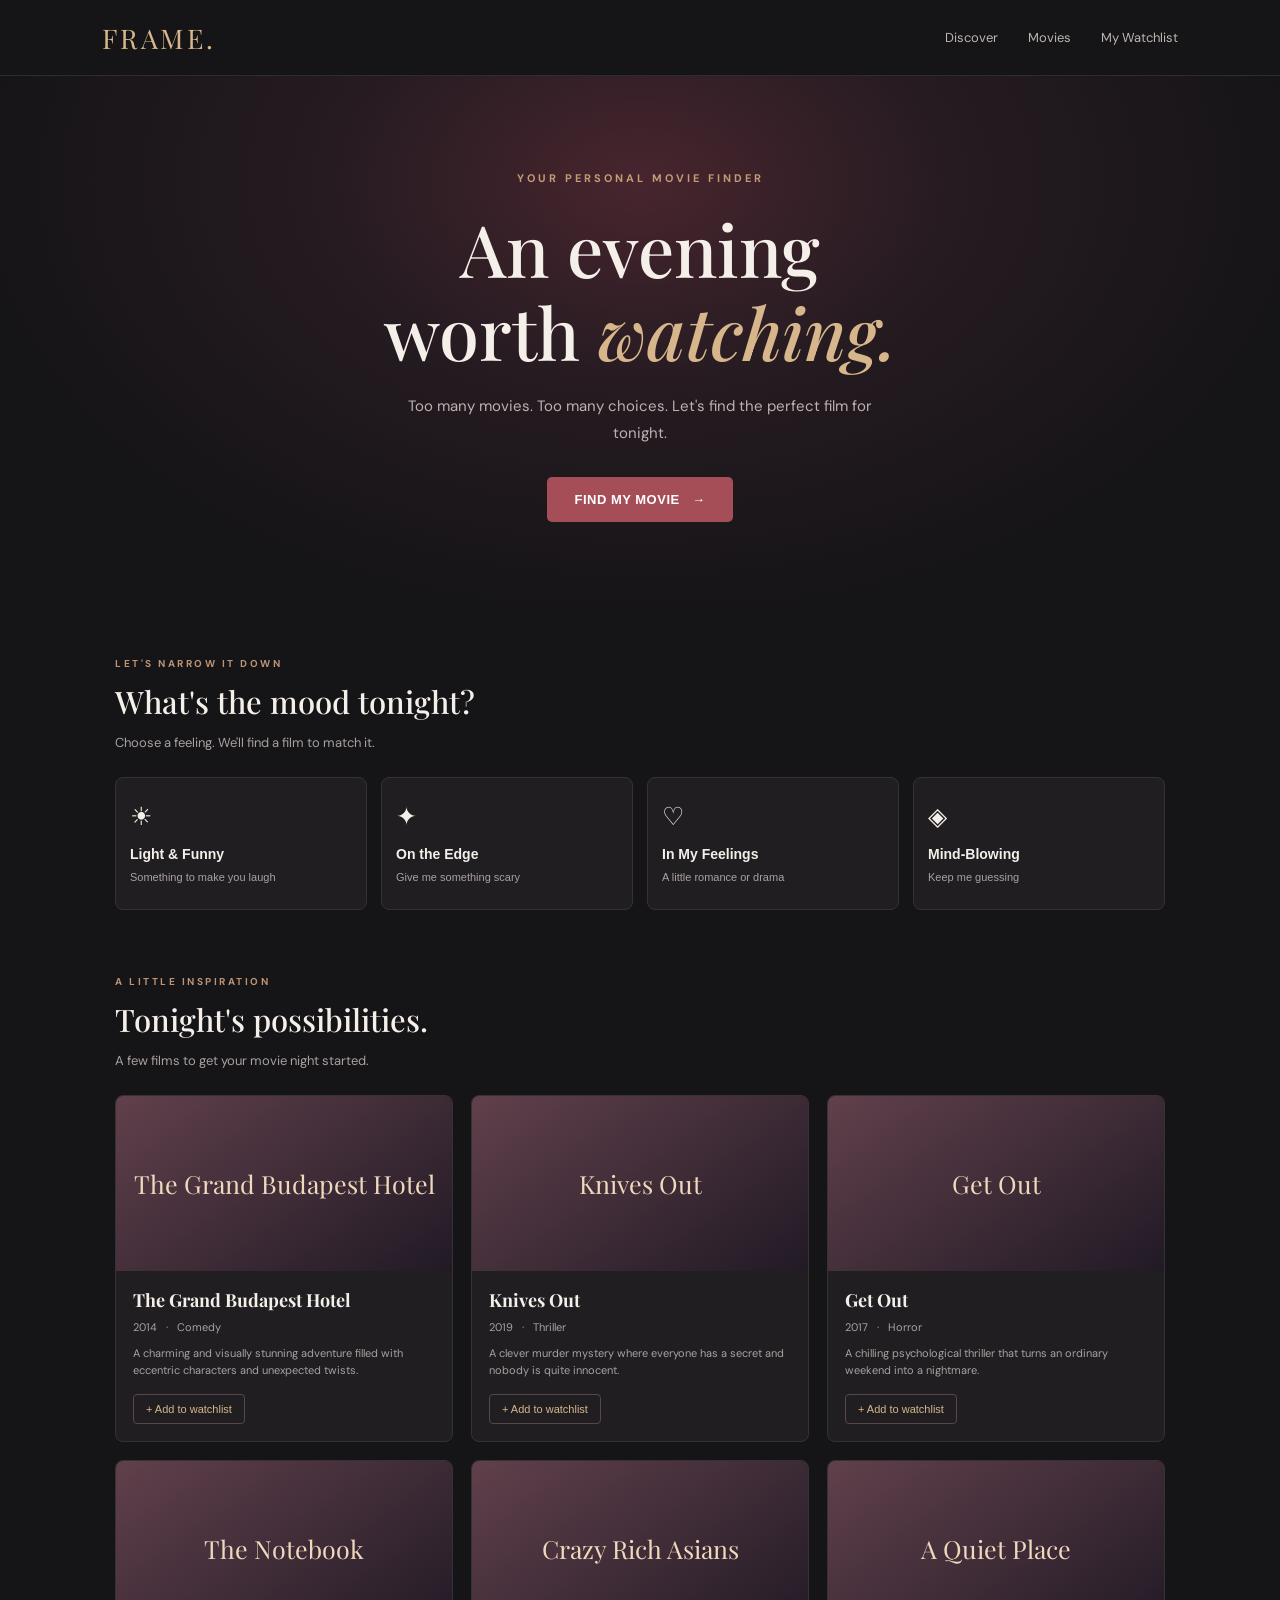
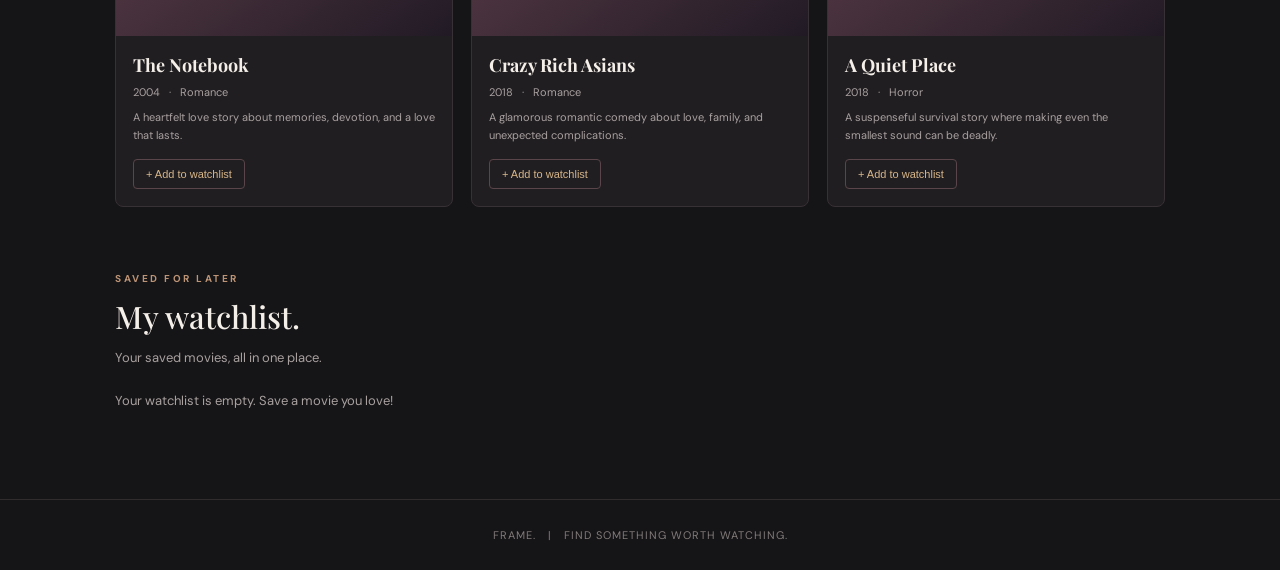
==== index.html @ b3bb78d0 "Create FRAME homepage" ====
<!DOCTYPE html>
<html lang="en">
<head>
  <meta charset="UTF-8">
  <meta name="viewport" content="width=device-width, initial-scale=1.0">
  <title>FRAME. | Find Your Next Movie</title>
  <link rel="preconnect" href="https://fonts.googleapis.com">
  <link rel="preconnect" href="https://fonts.gstatic.com" crossorigin>
  <link href="https://fonts.googleapis.com/css2?family=DM+Sans:wght@400;500;600;700&family=Playfair+Display:wght@500;600;700&display=swap" rel="stylesheet">

  <style>
    * { box-sizing: border-box; margin: 0; padding: 0; }

    body {
      background: #151416;
      color: #f4efe9;
      font-family: 'DM Sans', sans-serif;
    }

    header {
      height: 76px;
      padding: 0 8%;
      display: flex;
      align-items: center;
      justify-content: space-between;
      border-bottom: 1px solid #302b2d;
    }

    .logo {
      font-family: 'Playfair Display', serif;
      font-size: 27px;
      letter-spacing: 3px;
      color: #d6b68a;
    }

    nav { display: flex; gap: 30px; }
    nav a {
      color: #bdb6b1;
      text-decoration: none;
      font-size: 13px;
      transition: color .2s;
    }
    nav a:hover { color: #d6b68a; }

    .hero {
      min-height: 440px;
      padding: 95px 20px 80px;
      text-align: center;
      background:
        radial-gradient(ellipse at 50% 20%, #48252e 0%, #251b21 35%, #151416 75%);
    }

    .eyebrow {
      color: #c49b75;
      font-size: 11px;
      letter-spacing: 3px;
      font-weight: 700;
      margin-bottom: 22px;
    }

    h1 {
      font-family: 'Playfair Display', serif;
      font-size: clamp(42px, 7vw, 72px);
      line-height: 1.15;
      font-weight: 500;
      max-width: 750px;
      margin: auto;
    }

    h1 span { color: #d6b68a; font-style: italic; }

    .hero p {
      color: #bcb2b0;
      margin: 20px auto 30px;
      font-size: 15px;
      max-width: 470px;
      line-height: 1.8;
    }

    .primary-btn {
      background: #a64e57;
      color: white;
      border: 0;
      padding: 15px 27px;
      border-radius: 5px;
      font-size: 13px;
      font-weight: 700;
      letter-spacing: .5px;
      cursor: pointer;
      transition: .25s;
    }

    .primary-btn:hover {
      background: #bd6069;
      transform: translateY(-2px);
    }

    main {
      max-width: 1100px;
      margin: auto;
      padding: 55px 25px 90px;
    }

    .section-label {
      color: #bd9475;
      font-size: 10px;
      letter-spacing: 2.5px;
      font-weight: 700;
      margin-bottom: 10px;
    }

    h2 {
      font-family: 'Playfair Display', serif;
      font-size: 31px;
      font-weight: 500;
      margin-bottom: 12px;
    }

    .section-description {
      color: #a9a1a0;
      font-size: 13px;
      margin-bottom: 26px;
    }

    .choices {
      display: grid;
      grid-template-columns: repeat(4, 1fr);
      gap: 14px;
      margin-bottom: 65px;
    }

    .choice {
      background: #211e21;
      border: 1px solid #373034;
      padding: 24px 14px;
      border-radius: 8px;
      color: #f4efe9;
      cursor: pointer;
      text-align: left;
      transition: .25s;
    }

    .choice:hover, .choice.active {
      border-color: #bd9475;
      background: #302329;
      transform: translateY(-3px);
    }

    .choice .symbol {
      font-size: 25px;
      display: block;
      margin-bottom: 15px;
    }

    .choice strong { font-size: 14px; }
    .choice small {
      display: block;
      color: #aaa1a0;
      margin-top: 7px;
      font-size: 11px;
      line-height: 1.5;
    }

    .results {
      display: none;
      margin: 35px 0 60px;
      padding: 27px;
      border: 1px solid #60434a;
      border-radius: 10px;
      background: linear-gradient(130deg, #302127, #201d20);
    }

    .results.show { display: block; }

    .movie-result {
      display: flex;
      align-items: center;
      justify-content: space-between;
      gap: 20px;
      flex-wrap: wrap;
    }

    .movie-result h3 {
      font-family: 'Playfair Display', serif;
      font-size: 30px;
      margin: 8px 0;
    }

    .movie-result p {
      color: #bcb2b0;
      font-size: 13px;
      line-height: 1.7;
      max-width: 550px;
    }

    .movie-meta {
      color: #d6b68a !important;
      font-size: 11px !important;
      margin-bottom: 8px;
    }

    .secondary-btn {
      background: transparent;
      color: #e4c9a7;
      border: 1px solid #806451;
      border-radius: 5px;
      padding: 11px 17px;
      cursor: pointer;
      font-size: 12px;
    }

    .secondary-btn:hover { background: #443039; }

    .movie-grid {
      display: grid;
      grid-template-columns: repeat(3, 1fr);
      gap: 18px;
      margin-top: 25px;
    }

    .movie-card {
      background: #211e21;
      border: 1px solid #373034;
      border-radius: 8px;
      overflow: hidden;
      transition: .25s;
    }

    .movie-card:hover {
      transform: translateY(-5px);
      border-color: #96745f;
    }

    .poster {
      height: 175px;
      display: flex;
      align-items: center;
      justify-content: center;
      text-align: center;
      padding: 15px;
      background: linear-gradient(145deg, #60404b, #211a25);
    }

    .poster span {
      font-family: 'Playfair Display', serif;
      font-size: 25px;
      color: #f0d8bd;
    }

    .movie-info { padding: 17px; }
    .movie-info h3 {
      font-family: 'Playfair Display', serif;
      font-size: 18px;
      margin-bottom: 7px;
    }

    .movie-info p {
      color: #a9a1a0;
      font-size: 11px;
      line-height: 1.6;
    }

    .save-btn {
      margin-top: 14px;
      background: transparent;
      color: #d6b68a;
      border: 1px solid #59454a;
      padding: 8px 12px;
      border-radius: 4px;
      cursor: pointer;
      font-size: 11px;
    }

    .save-btn:hover { background: #39262d; }

    footer {
      text-align: center;
      border-top: 1px solid #302b2d;
      padding: 28px;
      color: #827b7a;
      font-size: 11px;
      letter-spacing: 1px;
    }

    @media (max-width: 650px) {
      header { padding: 0 5%; }
      nav { gap: 12px; }
      nav a { font-size: 11px; }
      .choices { grid-template-columns: repeat(2, 1fr); }
      .movie-grid { grid-template-columns: 1fr; }
      main { padding-left: 18px; padding-right: 18px; }
    }
  </style>
</head>

<body>
  <header>
    <div class="logo">FRAME.</div>
    <nav>
      <a href="#discover">Discover</a>
      <a href="#movies">Movies</a>
      <a href="#watchlist">My Watchlist</a>
    </nav>
  </header>

  <section class="hero">
    <div class="eyebrow">YOUR PERSONAL MOVIE FINDER</div>
    <h1>An evening<br>worth <span>watching.</span></h1>
    <p>Too many movies. Too many choices.
      Let's find the perfect film for tonight.</p>
    <button class="primary-btn" onclick="surpriseMe()">
      FIND MY MOVIE &nbsp; →
    </button>
  </section>

  <main>
    <section id="discover">
      <div class="section-label">LET'S NARROW IT DOWN</div>
      <h2>What's the mood tonight?</h2>
      <p class="section-description">
        Choose a feeling. We'll find a film to match it.
      </p>

      <div class="choices">
        <button class="choice" onclick="pickMood('Comedy', this)">
          <span class="symbol">☀</span>
          <strong>Light & Funny</strong>
          <small>Something to make you laugh</small>
        </button>

        <button class="choice" onclick="pickMood('Horror', this)">
          <span class="symbol">✦</span>
          <strong>On the Edge</strong>
          <small>Give me something scary</small>
        </button>

        <button class="choice" onclick="pickMood('Romance', this)">
          <span class="symbol">♡</span>
          <strong>In My Feelings</strong>
          <small>A little romance or drama</small>
        </button>

        <button class="choice" onclick="pickMood('Thriller', this)">
          <span class="symbol">◈</span>
          <strong>Mind-Blowing</strong>
          <small>Keep me guessing</small>
        </button>
      </div>
    </section>

    <section class="results" id="results">
      <div class="section-label">YOUR MOVIE MATCH</div>
      <div class="movie-result" id="resultContent"></div>
      <button class="secondary-btn" onclick="surpriseMe()">
        Try another movie ↻
      </button>
    </section>

    <section id="movies">
      <div class="section-label">A LITTLE INSPIRATION</div>
      <h2>Tonight's possibilities.</h2>
      <p class="section-description">
        A few films to get your movie night started.
      </p>
      <div class="movie-grid" id="movieGrid"></div>
    </section>

    <section id="watchlist" style="margin-top:65px">
      <div class="section-label">SAVED FOR LATER</div>
      <h2>My watchlist.</h2>
      <p class="section-description">
        Your saved movies, all in one place.
      </p>
      <div class="movie-grid" id="savedGrid"></div>
    </section>
  </main>

  <footer>FRAME. &nbsp; | &nbsp; FIND SOMETHING WORTH WATCHING.</footer>

  <script>
    const movies = [
      {title:"The Grand Budapest Hotel", year:2014, genre:"Comedy",
       description:"A charming and visually stunning adventure filled with eccentric characters and unexpected twists."},
      {title:"Knives Out", year:2019, genre:"Thriller",
       description:"A clever murder mystery where everyone has a secret and nobody is quite innocent."},
      {title:"Get Out", year:2017, genre:"Horror",
       description:"A chilling psychological thriller that turns an ordinary weekend into a nightmare."},
      {title:"The Notebook", year:2004, genre:"Romance",
       description:"A heartfelt love story about memories, devotion, and a love that lasts."},
      {title:"Crazy Rich Asians", year:2018, genre:"Romance",
       description:"A glamorous romantic comedy about love, family, and unexpected complications."},
      {title:"A Quiet Place", year:2018, genre:"Horror",
       description:"A suspenseful survival story where making even the smallest sound can be deadly."},
      {title:"Game Night", year:2018, genre:"Comedy",
       description:"A fun game night takes a wildly unexpected turn in this fast-paced comedy."},
      {title:"Shutter Island", year:2010, genre:"Thriller",
       description:"A mysterious disappearance leads to a psychological puzzle with a shocking edge."},
      {title:"About Time", year:2013, genre:"Romance",
       description:"A warm and thoughtful story about love, family, and making every moment count."}
    ];

    let selectedMovie = null;
    let watchlist = JSON.parse(localStorage.getItem('frameWatchlist') || '[]');

    function movieCard(movie) {
      const saved = watchlist.includes(movie.title);
      return `
        <article class="movie-card">
          <div class="poster"><span>${movie.title}</span></div>
          <div class="movie-info">
            <h3>${movie.title}</h3>
            <p>${movie.year} &nbsp; · &nbsp; ${movie.genre}</p>
            <p style="margin-top:8px">${movie.description}</p>
            <button class="save-btn" onclick="toggleSave('${movie.title.replace(/'/g, "\\'")}')">
              ${saved ? '♥ Saved' : '+ Add to watchlist'}
            </button>
          </div>
        </article>`;
    }

    function renderMovies() {
      document.getElementById('movieGrid').innerHTML =
        movies.slice(0, 6).map(movieCard).join('');

      const savedMovies = movies.filter(movie =>
        watchlist.includes(movie.title)
      );

      document.getElementById('savedGrid').innerHTML =
        savedMovies.length
          ? savedMovies.map(movieCard).join('')
          : '<p style="color:#a9a1a0;font-size:13px">Your watchlist is empty. Save a movie you love!</p>';
    }

    function showMovie(movie) {
      selectedMovie = movie;
      document.getElementById('resultContent').innerHTML = `
        <div>
          <p class="movie-meta">${movie.genre.toUpperCase()} &nbsp; · &nbsp; ${movie.year}</p>
          <h3>${movie.title}</h3>
          <p>${movie.description}</p>
        </div>
        <button class="secondary-btn" onclick="toggleSave('${movie.title.replace(/'/g, "\\'")}')">
          + Save movie
        </button>`;

      document.getElementById('results').classList.add('show');
      document.getElementById('results').scrollIntoView({
        behavior:'smooth', block:'center'
      });
    }

    function surpriseMe() {
      const movie = movies[Math.floor(Math.random() * movies.length)];
      document.querySelectorAll('.choice').forEach(button =>
        button.classList.remove('active')
      );
      showMovie(movie);
    }

    function pickMood(mood, button) {
      document.querySelectorAll('.choice').forEach(item =>
        item.classList.remove('active')
      );
      button.classList.add('active');

      const matches = movies.filter(movie => movie.genre === mood);
      const movie = matches[Math.floor(Math.random() * matches.length)];
      showMovie(movie);
    }

    function toggleSave(title) {
      if (watchlist.includes(title)) {
        watchlist = watchlist.filter(item => item !== title);
      } else {
        watchlist.push(title);
      }

      localStorage.setItem('frameWatchlist', JSON.stringify(watchlist));
      renderMovies();

      if (selectedMovie && selectedMovie.title === title) {
        const button = document.querySelector('#resultContent button');
        if (button) button.textContent =
          watchlist.includes(title) ? '♥ Saved' : '+ Save movie';
      }
    }

    renderMovies();
  </script>
</body>
</html>
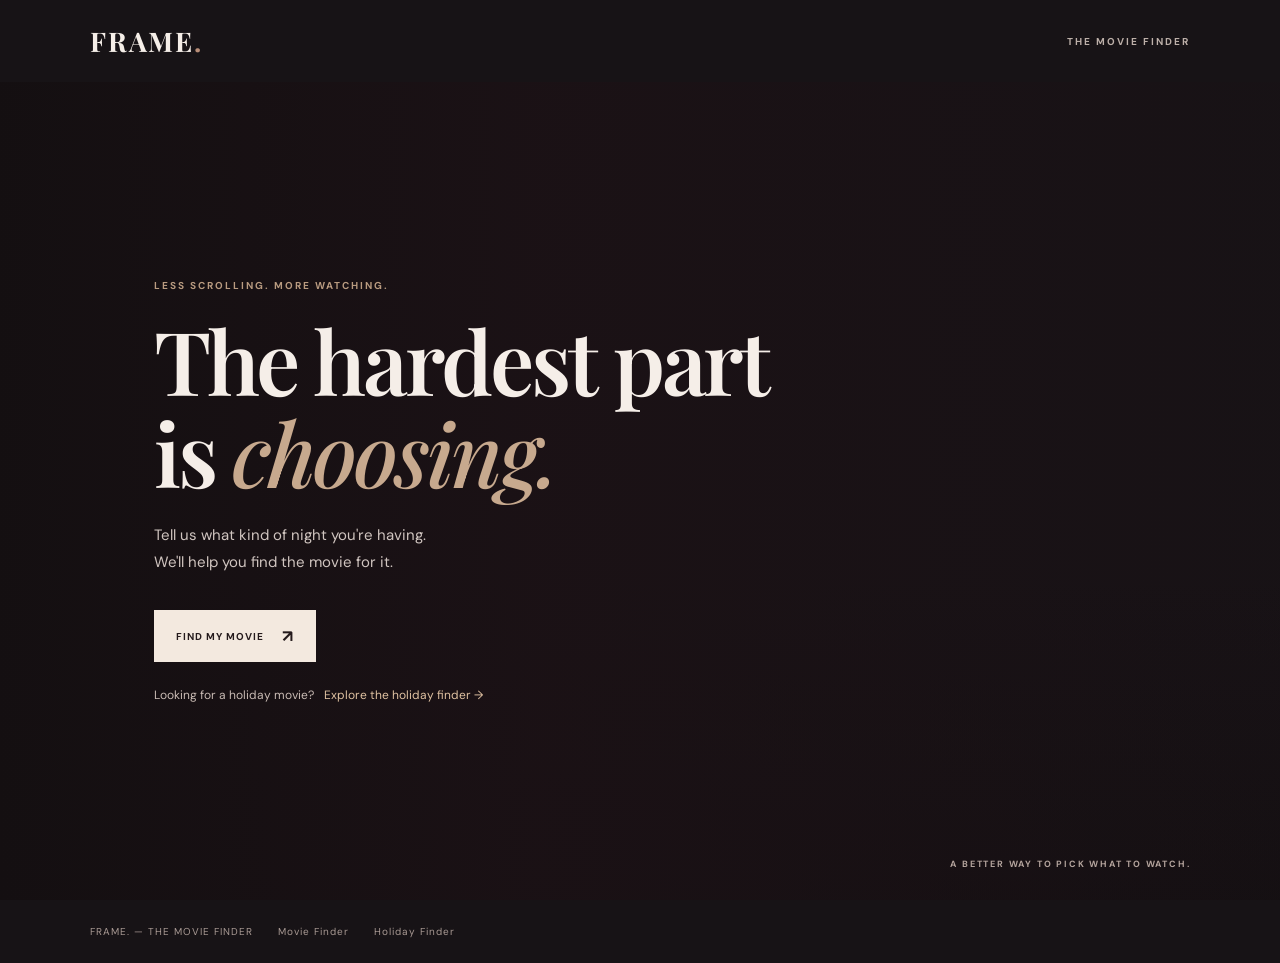
==== commit 6bfa310a: "Add files via upload" ====
--- a/index.html
+++ b/index.html
@@ -1,493 +1,5 @@
-
 <!DOCTYPE html>
-<html lang="en">
-<head>
-  <meta charset="UTF-8">
-  <meta name="viewport" content="width=device-width, initial-scale=1.0">
-  <title>FRAME. | Find Your Next Movie</title>
-  <link rel="preconnect" href="https://fonts.googleapis.com">
-  <link rel="preconnect" href="https://fonts.gstatic.com" crossorigin>
-  <link href="https://fonts.googleapis.com/css2?family=DM+Sans:wght@400;500;600;700&family=Playfair+Display:wght@500;600;700&display=swap" rel="stylesheet">
-
-  <style>
-    * { box-sizing: border-box; margin: 0; padding: 0; }
-
-    body {
-      background: #151416;
-      color: #f4efe9;
-      font-family: 'DM Sans', sans-serif;
-    }
-
-    header {
-      height: 76px;
-      padding: 0 8%;
-      display: flex;
-      align-items: center;
-      justify-content: space-between;
-      border-bottom: 1px solid #302b2d;
-    }
-
-    .logo {
-      font-family: 'Playfair Display', serif;
-      font-size: 27px;
-      letter-spacing: 3px;
-      color: #d6b68a;
-    }
-
-    nav { display: flex; gap: 30px; }
-    nav a {
-      color: #bdb6b1;
-      text-decoration: none;
-      font-size: 13px;
-      transition: color .2s;
-    }
-    nav a:hover { color: #d6b68a; }
-
-    .hero {
-      min-height: 440px;
-      padding: 95px 20px 80px;
-      text-align: center;
-      background:
-        radial-gradient(ellipse at 50% 20%, #48252e 0%, #251b21 35%, #151416 75%);
-    }
-
-    .eyebrow {
-      color: #c49b75;
-      font-size: 11px;
-      letter-spacing: 3px;
-      font-weight: 700;
-      margin-bottom: 22px;
-    }
-
-    h1 {
-      font-family: 'Playfair Display', serif;
-      font-size: clamp(42px, 7vw, 72px);
-      line-height: 1.15;
-      font-weight: 500;
-      max-width: 750px;
-      margin: auto;
-    }
-
-    h1 span { color: #d6b68a; font-style: italic; }
-
-    .hero p {
-      color: #bcb2b0;
-      margin: 20px auto 30px;
-      font-size: 15px;
-      max-width: 470px;
-      line-height: 1.8;
-    }
-
-    .primary-btn {
-      background: #a64e57;
-      color: white;
-      border: 0;
-      padding: 15px 27px;
-      border-radius: 5px;
-      font-size: 13px;
-      font-weight: 700;
-      letter-spacing: .5px;
-      cursor: pointer;
-      transition: .25s;
-    }
-
-    .primary-btn:hover {
-      background: #bd6069;
-      transform: translateY(-2px);
-    }
-
-    main {
-      max-width: 1100px;
-      margin: auto;
-      padding: 55px 25px 90px;
-    }
-
-    .section-label {
-      color: #bd9475;
-      font-size: 10px;
-      letter-spacing: 2.5px;
-      font-weight: 700;
-      margin-bottom: 10px;
-    }
-
-    h2 {
-      font-family: 'Playfair Display', serif;
-      font-size: 31px;
-      font-weight: 500;
-      margin-bottom: 12px;
-    }
-
-    .section-description {
-      color: #a9a1a0;
-      font-size: 13px;
-      margin-bottom: 26px;
-    }
-
-    .choices {
-      display: grid;
-      grid-template-columns: repeat(4, 1fr);
-      gap: 14px;
-      margin-bottom: 65px;
-    }
-
-    .choice {
-      background: #211e21;
-      border: 1px solid #373034;
-      padding: 24px 14px;
-      border-radius: 8px;
-      color: #f4efe9;
-      cursor: pointer;
-      text-align: left;
-      transition: .25s;
-    }
-
-    .choice:hover, .choice.active {
-      border-color: #bd9475;
-      background: #302329;
-      transform: translateY(-3px);
-    }
-
-    .choice .symbol {
-      font-size: 25px;
-      display: block;
-      margin-bottom: 15px;
-    }
-
-    .choice strong { font-size: 14px; }
-    .choice small {
-      display: block;
-      color: #aaa1a0;
-      margin-top: 7px;
-      font-size: 11px;
-      line-height: 1.5;
-    }
-
-    .results {
-      display: none;
-      margin: 35px 0 60px;
-      padding: 27px;
-      border: 1px solid #60434a;
-      border-radius: 10px;
-      background: linear-gradient(130deg, #302127, #201d20);
-    }
-
-    .results.show { display: block; }
-
-    .movie-result {
-      display: flex;
-      align-items: center;
-      justify-content: space-between;
-      gap: 20px;
-      flex-wrap: wrap;
-    }
-
-    .movie-result h3 {
-      font-family: 'Playfair Display', serif;
-      font-size: 30px;
-      margin: 8px 0;
-    }
-
-    .movie-result p {
-      color: #bcb2b0;
-      font-size: 13px;
-      line-height: 1.7;
-      max-width: 550px;
-    }
-
-    .movie-meta {
-      color: #d6b68a !important;
-      font-size: 11px !important;
-      margin-bottom: 8px;
-    }
-
-    .secondary-btn {
-      background: transparent;
-      color: #e4c9a7;
-      border: 1px solid #806451;
-      border-radius: 5px;
-      padding: 11px 17px;
-      cursor: pointer;
-      font-size: 12px;
-    }
-
-    .secondary-btn:hover { background: #443039; }
-
-    .movie-grid {
-      display: grid;
-      grid-template-columns: repeat(3, 1fr);
-      gap: 18px;
-      margin-top: 25px;
-    }
-
-    .movie-card {
-      background: #211e21;
-      border: 1px solid #373034;
-      border-radius: 8px;
-      overflow: hidden;
-      transition: .25s;
-    }
-
-    .movie-card:hover {
-      transform: translateY(-5px);
-      border-color: #96745f;
-    }
-
-    .poster {
-      height: 175px;
-      display: flex;
-      align-items: center;
-      justify-content: center;
-      text-align: center;
-      padding: 15px;
-      background: linear-gradient(145deg, #60404b, #211a25);
-    }
-
-    .poster span {
-      font-family: 'Playfair Display', serif;
-      font-size: 25px;
-      color: #f0d8bd;
-    }
-
-    .movie-info { padding: 17px; }
-    .movie-info h3 {
-      font-family: 'Playfair Display', serif;
-      font-size: 18px;
-      margin-bottom: 7px;
-    }
-
-    .movie-info p {
-      color: #a9a1a0;
-      font-size: 11px;
-      line-height: 1.6;
-    }
-
-    .save-btn {
-      margin-top: 14px;
-      background: transparent;
-      color: #d6b68a;
-      border: 1px solid #59454a;
-      padding: 8px 12px;
-      border-radius: 4px;
-      cursor: pointer;
-      font-size: 11px;
-    }
-
-    .save-btn:hover { background: #39262d; }
-
-    footer {
-      text-align: center;
-      border-top: 1px solid #302b2d;
-      padding: 28px;
-      color: #827b7a;
-      font-size: 11px;
-      letter-spacing: 1px;
-    }
-
-    @media (max-width: 650px) {
-      header { padding: 0 5%; }
-      nav { gap: 12px; }
-      nav a { font-size: 11px; }
-      .choices { grid-template-columns: repeat(2, 1fr); }
-      .movie-grid { grid-template-columns: 1fr; }
-      main { padding-left: 18px; padding-right: 18px; }
-    }
-  </style>
-</head>
-
-<body>
-  <header>
-    <div class="logo">FRAME.</div>
-    <nav>
-      <a href="#discover">Discover</a>
-      <a href="#movies">Movies</a>
-      <a href="#watchlist">My Watchlist</a>
-    </nav>
-  </header>
-
-  <section class="hero">
-    <div class="eyebrow">YOUR PERSONAL MOVIE FINDER</div>
-    <h1>An evening<br>worth <span>watching.</span></h1>
-    <p>Too many movies. Too many choices.
-      Let's find the perfect film for tonight.</p>
-    <button class="primary-btn" onclick="surpriseMe()">
-      FIND MY MOVIE &nbsp; →
-    </button>
-  </section>
-
-  <main>
-    <section id="discover">
-      <div class="section-label">LET'S NARROW IT DOWN</div>
-      <h2>What's the mood tonight?</h2>
-      <p class="section-description">
-        Choose a feeling. We'll find a film to match it.
-      </p>
-
-      <div class="choices">
-        <button class="choice" onclick="pickMood('Comedy', this)">
-          <span class="symbol">☀</span>
-          <strong>Light & Funny</strong>
-          <small>Something to make you laugh</small>
-        </button>
-
-        <button class="choice" onclick="pickMood('Horror', this)">
-          <span class="symbol">✦</span>
-          <strong>On the Edge</strong>
-          <small>Give me something scary</small>
-        </button>
-
-        <button class="choice" onclick="pickMood('Romance', this)">
-          <span class="symbol">♡</span>
-          <strong>In My Feelings</strong>
-          <small>A little romance or drama</small>
-        </button>
-
-        <button class="choice" onclick="pickMood('Thriller', this)">
-          <span class="symbol">◈</span>
-          <strong>Mind-Blowing</strong>
-          <small>Keep me guessing</small>
-        </button>
-      </div>
-    </section>
-
-    <section class="results" id="results">
-      <div class="section-label">YOUR MOVIE MATCH</div>
-      <div class="movie-result" id="resultContent"></div>
-      <button class="secondary-btn" onclick="surpriseMe()">
-        Try another movie ↻
-      </button>
-    </section>
-
-    <section id="movies">
-      <div class="section-label">A LITTLE INSPIRATION</div>
-      <h2>Tonight's possibilities.</h2>
-      <p class="section-description">
-        A few films to get your movie night started.
-      </p>
-      <div class="movie-grid" id="movieGrid"></div>
-    </section>
-
-    <section id="watchlist" style="margin-top:65px">
-      <div class="section-label">SAVED FOR LATER</div>
-      <h2>My watchlist.</h2>
-      <p class="section-description">
-        Your saved movies, all in one place.
-      </p>
-      <div class="movie-grid" id="savedGrid"></div>
-    </section>
-  </main>
-
-  <footer>FRAME. &nbsp; | &nbsp; FIND SOMETHING WORTH WATCHING.</footer>
-
-  <script>
-    const movies = [
-      {title:"The Grand Budapest Hotel", year:2014, genre:"Comedy",
-       description:"A charming and visually stunning adventure filled with eccentric characters and unexpected twists."},
-      {title:"Knives Out", year:2019, genre:"Thriller",
-       description:"A clever murder mystery where everyone has a secret and nobody is quite innocent."},
-      {title:"Get Out", year:2017, genre:"Horror",
-       description:"A chilling psychological thriller that turns an ordinary weekend into a nightmare."},
-      {title:"The Notebook", year:2004, genre:"Romance",
-       description:"A heartfelt love story about memories, devotion, and a love that lasts."},
-      {title:"Crazy Rich Asians", year:2018, genre:"Romance",
-       description:"A glamorous romantic comedy about love, family, and unexpected complications."},
-      {title:"A Quiet Place", year:2018, genre:"Horror",
-       description:"A suspenseful survival story where making even the smallest sound can be deadly."},
-      {title:"Game Night", year:2018, genre:"Comedy",
-       description:"A fun game night takes a wildly unexpected turn in this fast-paced comedy."},
-      {title:"Shutter Island", year:2010, genre:"Thriller",
-       description:"A mysterious disappearance leads to a psychological puzzle with a shocking edge."},
-      {title:"About Time", year:2013, genre:"Romance",
-       description:"A warm and thoughtful story about love, family, and making every moment count."}
-    ];
-
-    let selectedMovie = null;
-    let watchlist = JSON.parse(localStorage.getItem('frameWatchlist') || '[]');
-
-    function movieCard(movie) {
-      const saved = watchlist.includes(movie.title);
-      return `
-        <article class="movie-card">
-          <div class="poster"><span>${movie.title}</span></div>
-          <div class="movie-info">
-            <h3>${movie.title}</h3>
-            <p>${movie.year} &nbsp; · &nbsp; ${movie.genre}</p>
-            <p style="margin-top:8px">${movie.description}</p>
-            <button class="save-btn" onclick="toggleSave('${movie.title.replace(/'/g, "\\'")}')">
-              ${saved ? '♥ Saved' : '+ Add to watchlist'}
-            </button>
-          </div>
-        </article>`;
-    }
-
-    function renderMovies() {
-      document.getElementById('movieGrid').innerHTML =
-        movies.slice(0, 6).map(movieCard).join('');
-
-      const savedMovies = movies.filter(movie =>
-        watchlist.includes(movie.title)
-      );
-
-      document.getElementById('savedGrid').innerHTML =
-        savedMovies.length
-          ? savedMovies.map(movieCard).join('')
-          : '<p style="color:#a9a1a0;font-size:13px">Your watchlist is empty. Save a movie you love!</p>';
-    }
-
-    function showMovie(movie) {
-      selectedMovie = movie;
-      document.getElementById('resultContent').innerHTML = `
-        <div>
-          <p class="movie-meta">${movie.genre.toUpperCase()} &nbsp; · &nbsp; ${movie.year}</p>
-          <h3>${movie.title}</h3>
-          <p>${movie.description}</p>
-        </div>
-        <button class="secondary-btn" onclick="toggleSave('${movie.title.replace(/'/g, "\\'")}')">
-          + Save movie
-        </button>`;
-
-      document.getElementById('results').classList.add('show');
-      document.getElementById('results').scrollIntoView({
-        behavior:'smooth', block:'center'
-      });
-    }
-
-    function surpriseMe() {
-      const movie = movies[Math.floor(Math.random() * movies.length)];
-      document.querySelectorAll('.choice').forEach(button =>
-        button.classList.remove('active')
-      );
-      showMovie(movie);
-    }
-
-    function pickMood(mood, button) {
-      document.querySelectorAll('.choice').forEach(item =>
-        item.classList.remove('active')
-      );
-      button.classList.add('active');
-
-      const matches = movies.filter(movie => movie.genre === mood);
-      const movie = matches[Math.floor(Math.random() * matches.length)];
-      showMovie(movie);
-    }
-
-    function toggleSave(title) {
-      if (watchlist.includes(title)) {
-        watchlist = watchlist.filter(item => item !== title);
-      } else {
-        watchlist.push(title);
-      }
-
-      localStorage.setItem('frameWatchlist', JSON.stringify(watchlist));
-      renderMovies();
-
-      if (selectedMovie && selectedMovie.title === title) {
-        const button = document.querySelector('#resultContent button');
-        if (button) button.textContent =
-          watchlist.includes(title) ? '♥ Saved' : '+ Save movie';
-      }
-    }
-
-    renderMovies();
-  </script>
-</body>
-</html>
+<html lang="en"><head><meta charset="UTF-8"><meta name="viewport" content="width=device-width,initial-scale=1"><meta name="theme-color" content="#171316"><title>FRAME. — Find your next movie</title><link rel="preconnect" href="https://fonts.googleapis.com"><link rel="preconnect" href="https://fonts.gstatic.com" crossorigin><link href="https://fonts.googleapis.com/css2?family=DM+Sans:wght@400;500;600;700&family=Playfair+Display:wght@500;600;700&display=swap" rel="stylesheet"><link rel="stylesheet" href="styles.css"></head>
+<body class="home-page"><header class="site-header"><a class="wordmark" href="index.html">FRAME<span>.</span></a><span class="header-note">THE MOVIE FINDER</span></header>
+<main class="hero"><div class="hero-shade"></div><div class="hero-content"><p class="eyebrow">LESS SCROLLING. MORE WATCHING.</p><h1>The hardest part<br>is <em>choosing.</em></h1><p class="hero-copy">Tell us what kind of night you're having.<br>We'll help you find the movie for it.</p><a class="button button-light" href="finder.html">Find my movie <span>↗</span></a><a class="holiday-entry" href="holiday.html">Looking for a holiday movie? <span>Explore the holiday finder →</span></a></div><div class="hero-caption">A BETTER WAY TO PICK WHAT TO WATCH.</div></main>
+<footer class="site-footer home-footer"><span>FRAME. — THE MOVIE FINDER</span><a href="finder.html">Movie Finder</a><a href="holiday.html">Holiday Finder</a></footer><script src="script.js"></script></body></html>
--- a/styles.css
+++ b/styles.css
@@ -0,0 +1 @@
+ :root{--ink:#21191b;--wine:#542b35;--wine2:#74434b;--cream:#f4eee8;--muted:#8e817c;--line:#e5ddd6;--gold:#b89b76}*{box-sizing:border-box}body{margin:0;background:var(--cream);color:var(--ink);font-family:"DM Sans",sans-serif}a{color:inherit;text-decoration:none}.site-header{height:82px;padding:0 7vw;display:flex;align-items:center;justify-content:space-between;position:relative;z-index:2}.wordmark{font:700 27px "Playfair Display",serif;letter-spacing:.08em}.wordmark span{color:#b98e78}.header-note,.eyebrow,.hero-caption,.step-kicker,.progress-wrap{font-size:10px;letter-spacing:.2em;font-weight:700}.header-note{color:#bdb0a9}.header-links{display:flex;gap:25px;align-items:center;font-size:12px;color:#766965}.home-page{background:#171316;color:#f5eee8;min-height:100vh}.hero{min-height:calc(100vh - 82px);position:relative;display:flex;align-items:center;padding:8vh 12vw;background:linear-gradient(90deg,rgba(20,15,17,.97) 0%,rgba(27,17,21,.86) 42%,rgba(26,15,20,.2) 100%),linear-gradient(0deg,rgba(17,13,15,.55),transparent 40%),url("https://images.unsplash.com/photo-1489599849927-2ee91cede3ba?auto=format&fit=crop&w=2000&q=85") center/cover}.hero-content{position:relative;z-index:1;max-width:620px}.eyebrow{color:#b99b80;margin:0 0 22px}.hero h1,.survey-heading h1{font:600 clamp(48px,7vw,88px)/1.04 "Playfair Display",serif;letter-spacing:-.035em;margin:0}.hero h1 em,.survey-heading h1 em{font-weight:500;color:#c7a98e}.hero-copy{color:#d0c5c0;line-height:1.8;margin:25px 0 34px;font-size:15px}.button{border:0;display:inline-flex;align-items:center;justify-content:center;gap:18px;padding:15px 22px;font:700 10px "DM Sans",sans-serif;letter-spacing:.1em;text-transform:uppercase;cursor:pointer;transition:.2s}.button:hover{transform:translateY(-2px)}.button-light{background:#f3e9df;color:#241a1c}.button-light span{font-size:17px}.holiday-entry{display:block;margin-top:25px;color:#c9bbb4;font-size:12px}.holiday-entry span{color:#e0c2a2;margin-left:7px}.hero-caption{position:absolute;bottom:30px;right:7vw;color:#b4a49d;font-size:9px}.site-footer{padding:25px 7vw;display:flex;gap:25px;color:#a99a94;font-size:10px;letter-spacing:.1em}.home-footer{background:#171316}.inner-header{border-bottom:1px solid var(--line)}.back-link{font-size:12px;color:#766965}.survey-shell{width:min(900px,91vw);margin:58px auto 55px}.survey-heading{text-align:center;margin-bottom:30px}.survey-heading h1{font-size:clamp(40px,6vw,60px)}.survey-heading>p:last-child{color:#837671;font-size:14px;margin-top:18px}.database-panel{background:#eee5de;border:1px solid #e1d5cc;padding:15px 18px;margin:0 0 20px;display:grid;grid-template-columns:1fr auto;gap:10px 15px;align-items:center}.database-panel strong{font:600 16px "Playfair Display",serif}.database-panel p{font-size:11px;color:#82736d;margin:4px 0 0}.text-button{border:0;background:none;color:var(--wine);font:700 10px "DM Sans";letter-spacing:.1em;text-transform:uppercase;cursor:pointer}.api-entry{grid-column:1/-1;border-top:1px solid #dacdc4;padding-top:13px}.api-entry label{display:block;font-size:11px;font-weight:700;margin-bottom:7px}.api-entry input{width:100%;padding:12px;border:1px solid #d8cbc2;background:#fffdfa;font:12px "DM Sans"}.api-entry small{display:block;color:#8a7d76;font-size:10px;line-height:1.5;margin-top:8px}.api-actions{display:flex;align-items:center;gap:15px;margin-top:9px}.button-small{padding:10px 14px}.progress-wrap{display:flex;align-items:center;gap:16px;color:#887b75;font-size:9px;margin-bottom:12px}.progress-track{height:3px;background:#e1d7d0;flex:1}.progress-fill{height:100%;width:14.28%;background:var(--wine);transition:width .3s}.survey-card,.results-panel{background:#fffdfa;border:1px solid #e9e1db;padding:clamp(24px,5vw,48px);box-shadow:0 18px 55px rgba(47,30,29,.06)}.question-step{display:none;animation:rise .35s ease}.question-step.active{display:block}@keyframes rise{from{opacity:0;transform:translateY(9px)}to{opacity:1;transform:translateY(0)}}.step-kicker{color:#a58b78;font-size:9px;margin:0 0 16px}.question-step h2,.results-panel h2{font:600 clamp(27px,4vw,38px) "Playfair Display",serif;margin:0}.question-help,.results-intro{color:#8c807a;font-size:13px;margin:12px 0 25px}.choice-grid{display:grid;grid-template-columns:repeat(2,minmax(0,1fr));gap:10px;margin-top:27px}.choice{display:block;cursor:pointer}.choice input,.holiday-choice input{position:absolute;opacity:0;pointer-events:none}.choice span{display:flex;align-items:center;min-height:55px;border:1px solid #e6ddd6;padding:14px 16px;font-size:12px;color:#514541;transition:.2s}.choice input:checked+span,.choice:hover span{border-color:var(--wine);background:#f7f0ed;color:var(--wine)}.survey-actions{display:flex;justify-content:space-between;margin-top:35px;padding-top:22px;border-top:1px solid #eee7e1}.button-dark{background:var(--wine);color:white}.button-dark:hover{background:#6a3742}.button-quiet{background:transparent;color:#756761;padding-left:0}.button-quiet:disabled{opacity:.35;cursor:not-allowed;transform:none}.button-outline{background:transparent;color:var(--wine);border:1px solid #cdbbb0}.page-switch{text-align:center;color:#8d807a;font-size:12px;margin-top:25px}.page-switch a,.text-link{color:var(--wine);font-weight:700}.results-panel{margin-top:22px}.results-top{display:flex;justify-content:space-between;align-items:center;gap:20px}.results-top .eyebrow{margin-bottom:12px}.results-intro{margin:9px 0 0}.results-toolbar{display:flex;justify-content:space-between;align-items:center;border-top:1px solid #eee6df;margin-top:25px;padding-top:15px;color:#8b7d76;font-size:11px}.results-toolbar select{border:1px solid #e3d9d1;background:#fffdfa;padding:9px 12px;color:#514541;font:11px "DM Sans"}.movie-grid{display:grid;grid-template-columns:repeat(4,minmax(0,1fr));gap:16px;margin:20px 0}.movie-card{border:1px solid #e8dfd8;background:#fff;min-width:0;overflow:hidden}.poster-wrap{position:relative;aspect-ratio:2/3;background:linear-gradient(135deg,#36252a,#8b5c54);overflow:hidden}.poster-wrap img{width:100%;height:100%;object-fit:cover;display:block;transition:transform .4s}.movie-card:hover .poster-wrap img{transform:scale(1.04)}.poster-fallback{height:100%;display:flex;align-items:center;justify-content:center;padding:18px;text-align:center;color:#fff;font:600 20px "Playfair Display",serif}.movie-rating{position:absolute;bottom:9px;left:9px;background:rgba(25,19,20,.88);color:#f7eee6;padding:6px 8px;font-size:10px}.movie-info{padding:12px}.movie-info strong{font:600 16px "Playfair Display",serif;line-height:1.2;display:block}.movie-meta{color:#9a8c84;font-size:10px;margin:7px 0}.movie-overview{color:#716660;font-size:10px;line-height:1.5;margin:0 0 10px;display:-webkit-box;-webkit-line-clamp:4;-webkit-box-orient:vertical;overflow:hidden}.movie-actions{display:flex;justify-content:space-between;align-items:center;gap:5px}.movie-actions a,.save-movie{font:700 9px "DM Sans";letter-spacing:.06em;text-transform:uppercase;color:var(--wine)}.save-movie{background:none;border:0;cursor:pointer;padding:4px 0}.save-movie.saved{color:#9c6a46}.load-more{display:flex;margin:15px auto}.tmdb-credit{font-size:9px;color:#9a8e87;line-height:1.5;margin-top:25px}.holiday-page .survey-heading .eyebrow{color:#8b6552}.holiday-card{border-top:3px solid #9b765f}.holiday-grid{display:grid;grid-template-columns:repeat(4,1fr);gap:11px;margin-top:25px}.holiday-choice{border:1px solid #e6ddd6;padding:17px 13px;min-height:130px;display:flex;flex-direction:column;cursor:pointer;transition:.2s}.holiday-choice:hover,.holiday-choice:has(input:checked){background:#f7f0ed;border-color:var(--wine)}.holiday-symbol{font-size:9px;letter-spacing:.2em;color:#a58b78;margin-bottom:15px}.holiday-choice strong{font:600 18px "Playfair Display",serif}.holiday-choice small{font-size:10px;color:#887c76;margin-top:6px}.holiday-page .progress-wrap{display:none}@media(max-width:760px){.movie-grid{grid-template-columns:repeat(2,minmax(0,1fr))}.holiday-grid{grid-template-columns:repeat(2,1fr)}}@media(max-width:600px){.site-header{height:70px;padding:0 6vw}.hero{min-height:calc(100vh - 70px);padding:7vh 8vw;background-position:60% center}.hero-caption{left:8vw;right:auto;font-size:8px}.header-note{font-size:8px}.header-links{gap:12px;font-size:10px}.survey-shell{margin:38px auto}.choice-grid{grid-template-columns:1fr}.movie-grid{grid-template-columns:repeat(2,minmax(0,1fr));gap:9px}.movie-info{padding:9px}.movie-info strong{font-size:14px}.movie-overview{font-size:9px}.results-top{align-items:flex-start;flex-direction:column}.results-top .button{padding:10px 13px}.site-footer{flex-wrap:wrap}.survey-actions .button{padding:13px 14px}}
